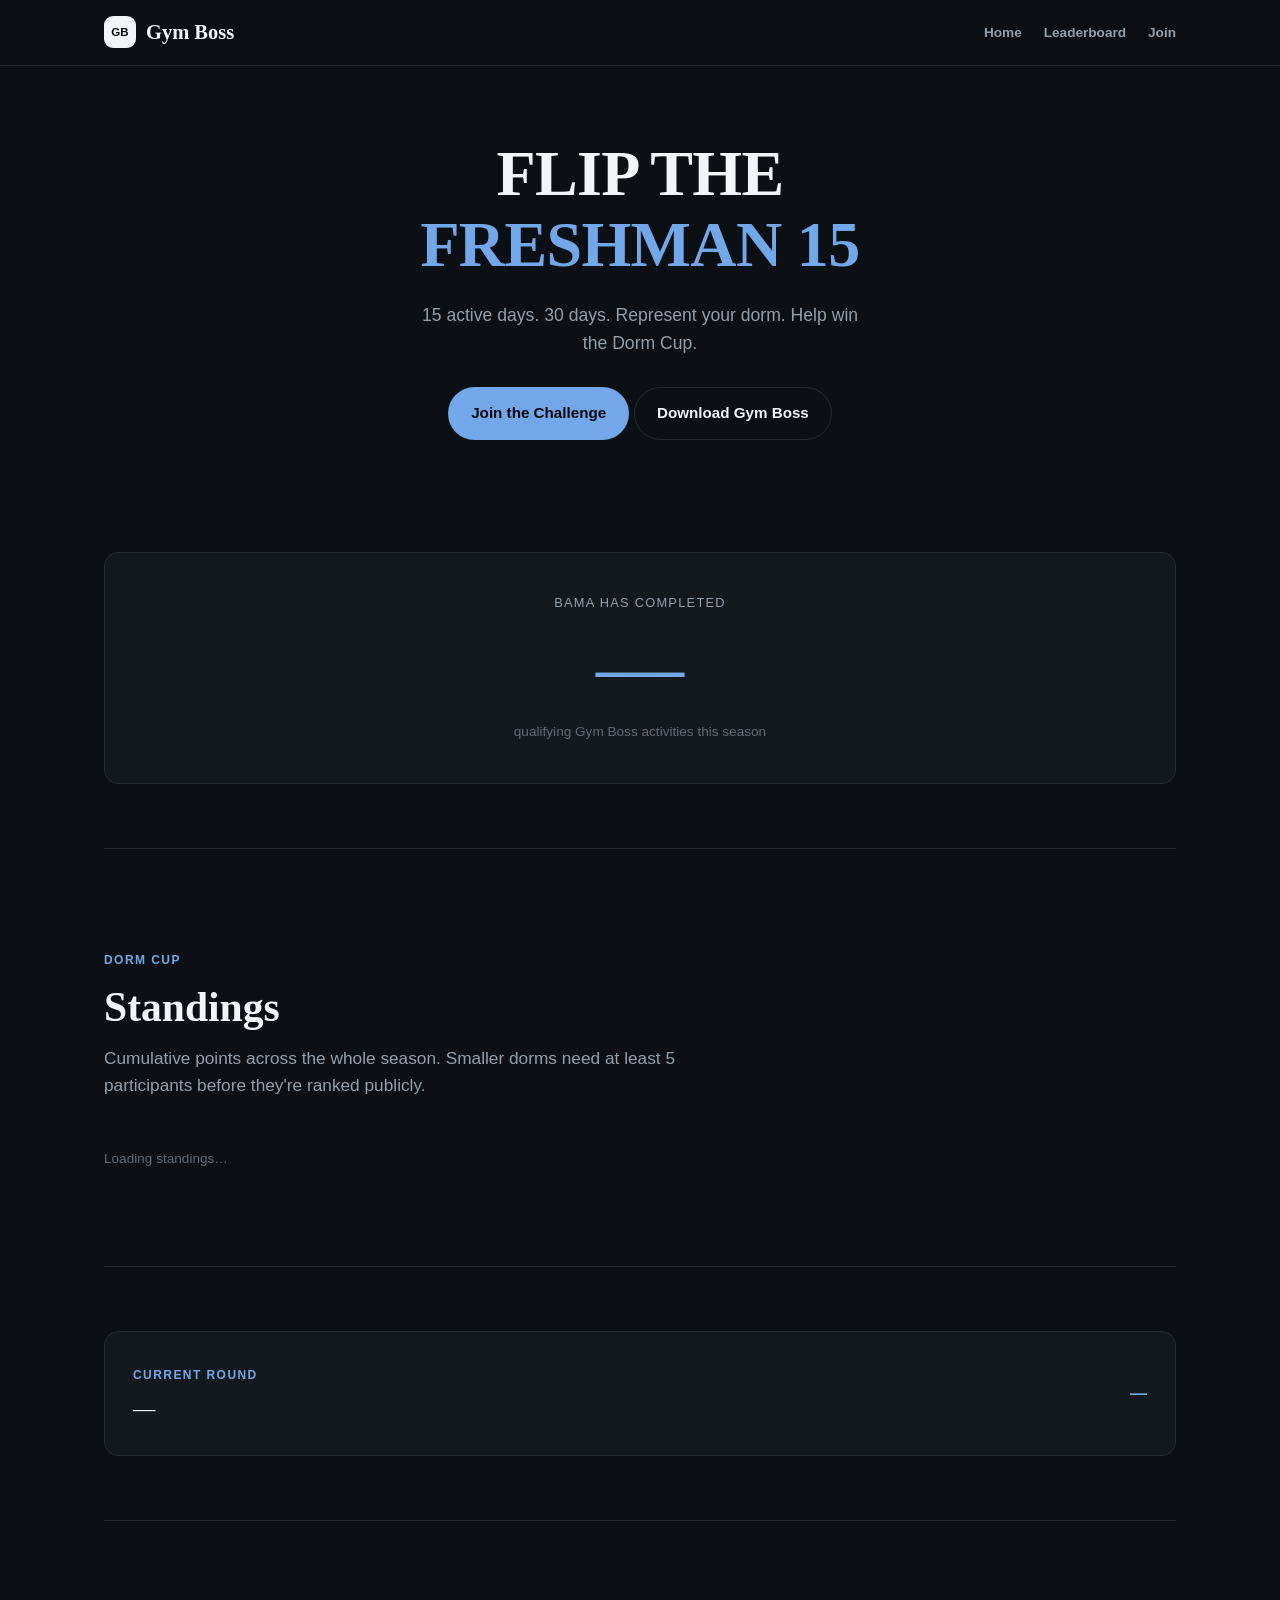
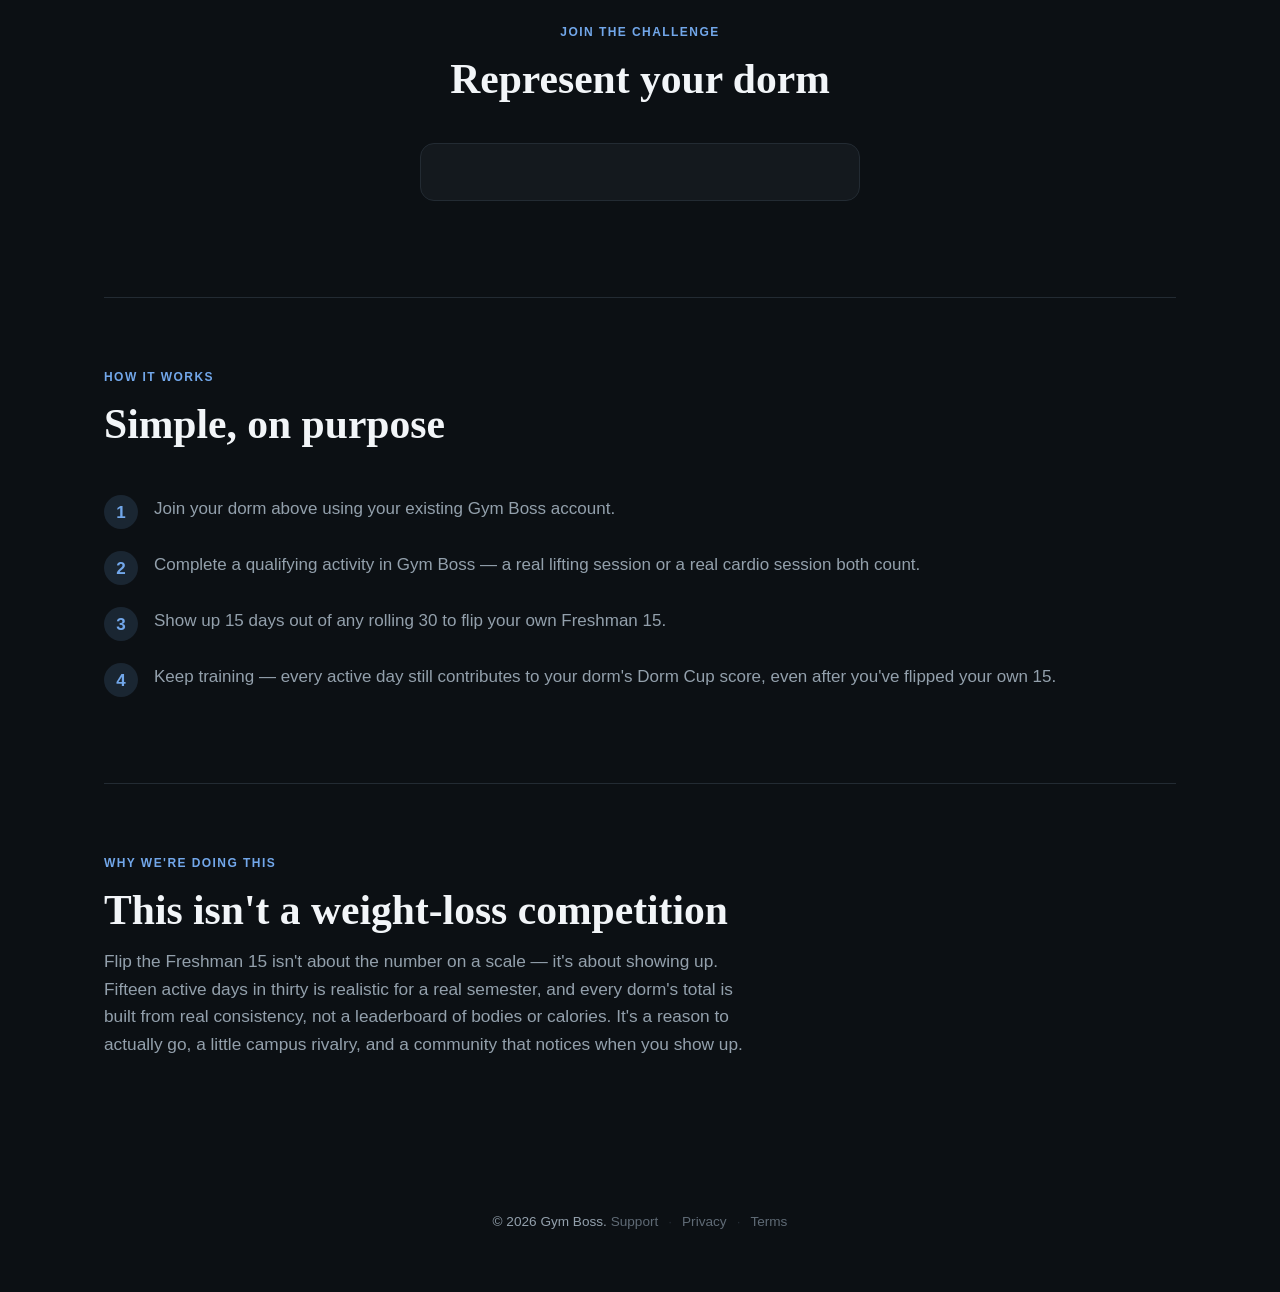
==== freshman15/index.html @ 5413c011 "Finish Gym Boss website and Freshman 15 campaign" ====
<!DOCTYPE html>
<html lang="en">
<head>
  <meta charset="UTF-8">
  <meta name="viewport" content="width=device-width, initial-scale=1.0">
  <title>Flip the Freshman 15 — Gym Boss</title>
  <meta name="description" content="15 active days. 30 days. Join your dorm and help win the Dorm Cup — a Gym Boss student-led fitness challenge.">
  <link rel="stylesheet" href="../assets/site.css">
  <style>
    .fresh-hero { text-align: center; padding: 72px 0 48px; }
    .fresh-hero h1 { font-size: clamp(2.4rem, 7vw, 4rem); letter-spacing: -0.01em; }
    .fresh-hero .flip-line { color: var(--blue); }
    .fresh-hero p.lede { max-width: 46ch; margin: 20px auto 30px; text-align: center; font-size: 1.1rem; }
    .fresh-hero .cta-row { justify-content: center; }

    .stat-banner {
      background: var(--surface);
      border: 1px solid var(--border);
      border-radius: var(--radius);
      padding: 40px 28px;
      text-align: center;
    }
    .stat-banner .stat-label { font-size: 0.8rem; letter-spacing: 0.1em; text-transform: uppercase; color: var(--text-dim); margin-bottom: 10px; }
    .stat-banner .stat-number { font-family: var(--font-display); font-size: clamp(3rem, 10vw, 5.5rem); color: var(--blue); line-height: 1; }
    .stat-banner .stat-sub { color: var(--text-faint); font-size: 0.85rem; margin-top: 10px; }

    .board-row {
      display: grid;
      grid-template-columns: 40px 1fr auto auto;
      gap: 14px;
      align-items: center;
      padding: 14px 16px;
      border-radius: var(--radius-sm);
      background: var(--surface);
      border: 1px solid var(--border);
      margin-bottom: 8px;
    }
    .board-row .rank { font-family: var(--font-display); font-size: 1.2rem; color: var(--blue); text-align: center; }
    .board-row .team-name { font-weight: 700; }
    .board-row .team-meta { font-size: 0.78rem; color: var(--text-faint); }
    .board-row .points { font-family: var(--font-display); font-size: 1.15rem; color: var(--text); }
    .board-row.unranked { opacity: 0.7; }
    .board-row.unranked .rank { color: var(--text-faint); }

    .round-card { display: flex; justify-content: space-between; align-items: center; flex-wrap: wrap; gap: 16px; }
    .round-card .round-name { font-family: var(--font-display); font-size: 1.4rem; }
    .round-card .round-time { color: var(--blue); font-weight: 700; }

    .progress-track {
      height: 10px;
      border-radius: 999px;
      background: var(--surface-raised);
      border: 1px solid var(--border);
      overflow: hidden;
      margin: 16px 0;
    }
    .progress-fill { height: 100%; background: var(--blue); border-radius: 999px; transition: width 0.4s ease; }

    .steps-list { counter-reset: step; }
    .steps-list .step-item { display: flex; gap: 16px; margin-bottom: 22px; }
    .steps-list .step-num {
      counter-increment: step;
      width: 34px; height: 34px; flex-shrink: 0;
      border-radius: 50%; background: var(--blue-soft); color: var(--blue);
      font-weight: 700; display: flex; align-items: center; justify-content: center;
    }
    .steps-list .step-num::before { content: counter(step); }

    .join-panel { max-width: 440px; margin: 0 auto; }
    .join-panel .field { margin-bottom: 14px; }
    .join-panel label { display: block; font-size: 0.82rem; font-weight: 700; color: var(--text-dim); margin-bottom: 6px; }
    .join-panel input, .join-panel select {
      width: 100%; padding: 12px 14px; border-radius: var(--radius-sm);
      background: var(--surface-raised); border: 1px solid var(--border); color: var(--text);
      font-size: 0.95rem; font-family: var(--font-body);
    }
    .join-panel input:focus, .join-panel select:focus { outline: none; border-color: var(--blue); }
    .join-step { display: none; }
    .join-step.active { display: block; }
    .form-error { color: var(--danger); font-size: 0.85rem; margin: 10px 0 0; }
    .form-note { color: var(--text-faint); font-size: 0.82rem; margin-top: 10px; }
  </style>
</head>
<body>

  <header class="site-nav">
    <nav class="site-nav-inner">
      <a class="brand" href="/"><span class="brand-badge">GB</span><span class="brand-word">Gym Boss</span></a>
      <div class="navlinks">
        <a href="/">Home</a>
        <a href="#leaderboard">Leaderboard</a>
        <a href="#join">Join</a>
      </div>
    </nav>
  </header>

  <div class="wrap">

    <!-- A. HERO -->
    <section class="fresh-hero" id="hero">
      <h1>FLIP THE<br><span class="flip-line">FRESHMAN 15</span></h1>
      <p class="lede">15 active days. 30 days. Represent your dorm. Help win the Dorm Cup.</p>
      <div class="cta-row">
        <a class="btn btn-primary" href="#join">Join the Challenge</a>
        <a class="btn btn-secondary" href="https://apps.apple.com/us/app/gym-boss-workout-notes/id6795766855" target="_blank" rel="noopener">Download Gym Boss</a>
      </div>
    </section>

    <!-- B. LIVE CAMPUS MOMENT -->
    <section class="section section-tight" id="campus-moment">
      <div class="stat-banner">
        <div class="stat-label" id="campus-label">Bama has completed</div>
        <div class="stat-number" id="campus-count">—</div>
        <div class="stat-sub">qualifying Gym Boss activities this season</div>
      </div>
    </section>

    <!-- C. LEADERBOARD -->
    <section class="section" id="leaderboard">
      <div class="section-head">
        <span class="eyebrow">Dorm Cup</span>
        <h2>Standings</h2>
        <p>Cumulative points across the whole season. Smaller dorms need at least 5 participants before they're ranked publicly.</p>
      </div>
      <div id="board-list"><p class="muted">Loading standings…</p></div>
    </section>

    <!-- D. ROUNDS -->
    <section class="section section-tight" id="rounds">
      <div class="card round-card" id="round-card">
        <div>
          <div class="eyebrow" style="margin-bottom:6px;">Current Round</div>
          <div class="round-name" id="round-name">—</div>
        </div>
        <div class="round-time" id="round-time">—</div>
      </div>
    </section>

    <!-- E. PERSONAL PROGRESS -->
    <section class="section" id="personal-progress" style="display:none;">
      <div class="card" style="max-width:480px; margin:0 auto;">
        <div class="eyebrow">Your Freshman 15</div>
        <h3 id="personal-heading" style="font-size:1.5rem; margin-bottom:6px;">— / — active days</h3>
        <div class="progress-track"><div class="progress-fill" id="personal-fill" style="width:0%;"></div></div>
        <p id="personal-sub" class="muted"></p>
        <p id="personal-lifetime" class="muted" style="margin-top:10px;"></p>
      </div>
    </section>

    <!-- F. JOIN FLOW -->
    <section class="section" id="join">
      <div class="section-head center" style="margin:0 auto 40px;">
        <span class="eyebrow">Join the Challenge</span>
        <h2>Represent your dorm</h2>
      </div>

      <div class="join-panel card">

        <!-- Step: sign in -->
        <div class="join-step" id="step-signin">
          <p class="muted" style="margin-bottom:16px;">Sign in with your existing Gym Boss account.</p>
          <div class="field">
            <label for="signin-email">Email</label>
            <input id="signin-email" type="email" autocomplete="email" />
          </div>
          <div class="field">
            <label for="signin-password">Password</label>
            <input id="signin-password" type="password" autocomplete="current-password" />
          </div>
          <button class="btn btn-primary btn-block" id="signin-submit">Sign In</button>
          <p class="form-error hidden" id="signin-error"></p>
          <p class="form-note">Don't have Gym Boss yet? <a href="https://apps.apple.com/us/app/gym-boss-workout-notes/id6795766855" target="_blank" rel="noopener">Download it</a> and create an account first.</p>
        </div>

        <!-- Step: verify Crimson email -->
        <div class="join-step" id="step-verify-request">
          <p class="muted" style="margin-bottom:16px;">Verify your Crimson student email to confirm eligibility.</p>
          <div class="field">
            <label for="crimson-email">Your @crimson.ua.edu email</label>
            <input id="crimson-email" type="email" placeholder="you@crimson.ua.edu" />
          </div>
          <button class="btn btn-primary btn-block" id="verify-request-submit">Send Code</button>
          <p class="form-error hidden" id="verify-request-error"></p>
        </div>

        <div class="join-step" id="step-verify-confirm">
          <p class="muted" style="margin-bottom:16px;">Enter the 6-digit code we emailed you.</p>
          <div class="field">
            <label for="verify-code">Verification code</label>
            <input id="verify-code" inputmode="numeric" maxlength="6" placeholder="123456" />
          </div>
          <button class="btn btn-primary btn-block" id="verify-confirm-submit">Verify</button>
          <p class="form-error hidden" id="verify-confirm-error"></p>
        </div>

        <!-- Step: choose team -->
        <div class="join-step" id="step-team">
          <p class="muted" style="margin-bottom:16px;">Select your dorm.</p>
          <div class="field">
            <label for="team-select">Your dorm</label>
            <select id="team-select"></select>
          </div>
          <button class="btn btn-primary btn-block" id="team-submit">Confirm &amp; Join</button>
          <p class="form-error hidden" id="team-error"></p>
          <p class="form-note">Once confirmed, your team is locked — changes after that go through support.</p>
        </div>

        <!-- Step: done -->
        <div class="join-step" id="step-done">
          <h3 style="font-size:1.3rem; margin-bottom:8px;">You're in.</h3>
          <p class="muted" id="done-message"></p>
        </div>

      </div>
    </section>

    <!-- G. HOW IT WORKS -->
    <section class="section section-tight" id="how-it-works">
      <div class="section-head">
        <span class="eyebrow">How It Works</span>
        <h2>Simple, on purpose</h2>
      </div>
      <div class="steps-list">
        <div class="step-item"><div class="step-num"></div><p>Join your dorm above using your existing Gym Boss account.</p></div>
        <div class="step-item"><div class="step-num"></div><p>Complete a qualifying activity in Gym Boss — a real lifting session or a real cardio session both count.</p></div>
        <div class="step-item"><div class="step-num"></div><p>Show up 15 days out of any rolling 30 to flip your own Freshman 15.</p></div>
        <div class="step-item"><div class="step-num"></div><p>Keep training — every active day still contributes to your dorm's Dorm Cup score, even after you've flipped your own 15.</p></div>
      </div>
    </section>

    <!-- H. WHY WE'RE DOING IT -->
    <section class="section section-tight" id="why" style="border-bottom:none;">
      <div class="section-head">
        <span class="eyebrow">Why We're Doing This</span>
        <h2>This isn't a weight-loss competition</h2>
        <p>Flip the Freshman 15 isn't about the number on a scale — it's about showing up. Fifteen active days in thirty is realistic for a real semester, and every dorm's total is built from real consistency, not a leaderboard of bodies or calories. It's a reason to actually go, a little campus rivalry, and a community that notices when you show up.</p>
      </div>
    </section>

  </div>

  <footer class="site-footer">
    <p>&copy; 2026 Gym Boss. <a href="/#support">Support</a><span class="sep">·</span><a href="/#privacy">Privacy</a><span class="sep">·</span><a href="/#terms">Terms</a></p>
  </footer>

  <script type="module">
    import { supabase } from '../assets/supabase-client.js';

    // TODO: point this at the real production Dorm Cup campaign slug before
    // launch — right now the only campaign in production is the test one
    // used to validate the scoring backend.
    const CAMPAIGN_SLUG = 'test-dorm-cup';
    const UA_SHORT_CODE = 'ua';

    const params = new URLSearchParams(window.location.search);
    const teamParam = (params.get('team') || '').toLowerCase();
    const sourceParam = params.get('source') || null;

    function slugify(name) {
      return name.toLowerCase().replace(/[^a-z0-9]+/g, '-').replace(/(^-|-$)/g, '');
    }

    let campaign = null;
    let organization = null;
    let teams = [];
    let session = null;

    async function loadPublicData() {
      const { data: org } = await supabase
        .from('challenge_organizations')
        .select('id, name, short_code')
        .eq('short_code', UA_SHORT_CODE)
        .maybeSingle();
      organization = org;

      const { data: camp } = await supabase
        .from('challenge_campaigns')
        .select('id, name, timezone, starts_at, ends_at, personal_window_days, personal_window_required_days')
        .eq('slug', CAMPAIGN_SLUG)
        .maybeSingle();
      campaign = camp;
      if (!campaign) return;

      document.getElementById('campus-label').textContent = (organization?.name || 'Campus') + ' has completed';

      const [{ data: count }, { data: teamRows }, { data: statRows }, { data: roundRows }] = await Promise.all([
        supabase.rpc('challenge_public_campus_activity_count', { p_campaign_id: campaign.id }),
        supabase.from('challenge_teams').select('id, name').eq('campaign_id', campaign.id).order('name'),
        supabase.from('challenge_public_team_stats').select('*').eq('campaign_id', campaign.id).eq('round_number', 0),
        supabase.from('challenge_campaign_rounds').select('*').eq('campaign_id', campaign.id).order('round_number'),
      ]);

      document.getElementById('campus-count').textContent = (count ?? 0).toLocaleString();
      teams = teamRows || [];
      renderLeaderboard(statRows || [], teams);
      renderRound(roundRows || []);
      populateTeamSelect(teams);
    }

    function renderLeaderboard(stats, teamList) {
      const nameById = new Map(teamList.map((t) => [t.id, t.name]));
      const rows = stats
        .map((s) => ({ ...s, name: nameById.get(s.team_id) || 'Unnamed dorm' }))
        .sort((a, b) => (a.rank ?? 999) - (b.rank ?? 999) || b.participant_count - a.participant_count);

      const el = document.getElementById('board-list');
      if (!rows.length) {
        el.innerHTML = '<p class="muted">No dorms have joined yet — be the first.</p>';
        return;
      }

      el.innerHTML = rows.map((row) => {
        if (row.tier === 'unranked') {
          return `<div class="board-row unranked">
            <div class="rank">–</div>
            <div><div class="team-name">${row.name}</div><div class="team-meta">${row.participant_count}/5 participants needed to be ranked</div></div>
            <div></div><div></div>
          </div>`;
        }
        const fuller = row.tier === 'ranked_full' && row.avg_credits_per_participant != null
          ? `${row.avg_credits_per_participant} avg / participant`
          : `${row.participant_count} participants`;
        return `<div class="board-row">
          <div class="rank">${row.rank}</div>
          <div><div class="team-name">${row.name}</div><div class="team-meta">${fuller}</div></div>
          <div class="points">${row.total_points ?? 0}</div>
          <div class="team-meta">points</div>
        </div>`;
      }).join('');
    }

    function renderRound(rounds) {
      const today = new Date();
      const current = rounds.find((r) => new Date(r.starts_at) <= today && today <= new Date(r.ends_at));
      if (!current) {
        document.getElementById('round-name').textContent = 'Season standings';
        document.getElementById('round-time').textContent = 'Cumulative — never resets';
        return;
      }
      const daysLeft = Math.max(0, Math.ceil((new Date(current.ends_at) - today) / 86400000));
      document.getElementById('round-name').textContent = `Round ${current.round_number}`;
      document.getElementById('round-time').textContent = `${daysLeft} day${daysLeft === 1 ? '' : 's'} left`;
    }

    function populateTeamSelect(teamList) {
      const select = document.getElementById('team-select');
      select.innerHTML = teamList.map((t) => `<option value="${t.id}">${t.name}</option>`).join('');
      if (teamParam) {
        const match = teamList.find((t) => slugify(t.name) === teamParam);
        if (match) select.value = match.id;
      }
    }

    // --- Join flow state machine ------------------------------------------

    const steps = ['signin', 'verify-request', 'verify-confirm', 'team', 'done'];
    function showStep(name) {
      steps.forEach((s) => document.getElementById(`step-${s}`).classList.toggle('active', s === name));
    }
    function showError(id, message) {
      const el = document.getElementById(id);
      el.textContent = message;
      el.classList.remove('hidden');
    }
    function clearError(id) {
      document.getElementById(id).classList.add('hidden');
    }

    async function refreshJoinState() {
      const { data: { session: current } } = await supabase.auth.getSession();
      session = current;

      if (!session) { showStep('signin'); return; }
      if (!organization || !campaign) return;

      const { data: affiliation } = await supabase
        .from('challenge_affiliations')
        .select('id')
        .eq('organization_id', organization.id)
        .maybeSingle();

      if (!affiliation) { showStep('verify-request'); return; }

      const { data: participant } = await supabase
        .from('challenge_participants')
        .select('id, team_id, team_locked_at')
        .eq('campaign_id', campaign.id)
        .maybeSingle();

      if (!participant || !participant.team_locked_at) { showStep('team'); return; }

      const teamName = (teams.find((t) => t.id === participant.team_id) || {}).name || 'your dorm';
      document.getElementById('done-message').textContent = `You're locked in with ${teamName}.`;
      showStep('done');
      await showPersonalProgress(participant.id, teamName);
    }

    async function showPersonalProgress(participantId, teamName) {
      const windowDays = campaign.personal_window_days ?? 30;
      const requiredDays = campaign.personal_window_required_days ?? 15;
      const cutoff = new Date(Date.now() - windowDays * 86400000).toISOString().slice(0, 10);

      const [{ count: windowCount }, { count: lifetimeCount }] = await Promise.all([
        supabase.from('challenge_daily_credits').select('id', { count: 'exact', head: true })
          .eq('participant_id', participantId).eq('credit_type', 'personal_15').eq('is_valid', true)
          .gte('campaign_local_day', cutoff),
        supabase.from('challenge_daily_credits').select('id', { count: 'exact', head: true })
          .eq('participant_id', participantId).eq('credit_type', 'dorm_cup').eq('is_valid', true),
      ]);

      const section = document.getElementById('personal-progress');
      section.style.display = '';
      const heading = document.getElementById('personal-heading');
      const fill = document.getElementById('personal-fill');
      const sub = document.getElementById('personal-sub');
      const lifetime = document.getElementById('personal-lifetime');

      const achieved = windowCount ?? 0;
      fill.style.width = `${Math.min(100, (achieved / requiredDays) * 100)}%`;

      if (achieved >= requiredDays) {
        heading.textContent = 'You flipped the Freshman 15';
        sub.textContent = `Don't stop now — every active day still helps ${teamName}.`;
      } else {
        heading.textContent = `${achieved} / ${requiredDays} active days`;
        sub.textContent = `In your last ${windowDays} days. Keep going.`;
      }
      lifetime.textContent = `Lifetime Dorm Cup contribution: ${lifetimeCount ?? 0} active days.`;
    }

    document.getElementById('signin-submit').addEventListener('click', async () => {
      clearError('signin-error');
      const email = document.getElementById('signin-email').value.trim();
      const password = document.getElementById('signin-password').value;
      const { error } = await supabase.auth.signInWithPassword({ email, password });
      if (error) { showError('signin-error', 'Sign-in failed — check your email and password.'); return; }
      await refreshJoinState();
    });

    document.getElementById('verify-request-submit').addEventListener('click', async () => {
      clearError('verify-request-error');
      const email = document.getElementById('crimson-email').value.trim();
      if (!email.toLowerCase().endsWith('@crimson.ua.edu')) {
        showError('verify-request-error', 'Enter your @crimson.ua.edu email.');
        return;
      }
      const { data: { session: current } } = await supabase.auth.getSession();
      const resp = await fetch(`${supabase.functions.url ?? 'https://qragkvnzfddmahujgzix.supabase.co/functions/v1'}/challenge-request-verification`, {
        method: 'POST',
        headers: { Authorization: `Bearer ${current.access_token}`, 'Content-Type': 'application/json' },
        body: JSON.stringify({ organization_id: organization.id, email }),
      });
      const body = await resp.json();
      if (!resp.ok) { showError('verify-request-error', body.error || 'Could not send a code.'); return; }
      showStep('verify-confirm');
    });

    document.getElementById('verify-confirm-submit').addEventListener('click', async () => {
      clearError('verify-confirm-error');
      const code = document.getElementById('verify-code').value.trim();
      const { data: { session: current } } = await supabase.auth.getSession();
      const resp = await fetch(`https://qragkvnzfddmahujgzix.supabase.co/functions/v1/challenge-verify-code`, {
        method: 'POST',
        headers: { Authorization: `Bearer ${current.access_token}`, 'Content-Type': 'application/json' },
        body: JSON.stringify({ organization_id: organization.id, code }),
      });
      const body = await resp.json();
      if (!resp.ok || !body.verified) { showError('verify-confirm-error', 'That code didn\'t match. Try again.'); return; }
      await refreshJoinState();
    });

    document.getElementById('team-submit').addEventListener('click', async () => {
      clearError('team-error');
      const teamId = document.getElementById('team-select').value;
      // NOTE: sourceParam is captured for attribution but join_challenge_team
      // does not yet accept/persist it — see the write-up for the smallest
      // safe backend fix needed before ?source= actually reaches the DB.
      const { error } = await supabase.rpc('join_challenge_team', {
        p_campaign_id: campaign.id,
        p_team_id: teamId,
      });
      if (error) { showError('team-error', error.message || 'Could not join that dorm.'); return; }
      await refreshJoinState();
    });

    supabase.auth.onAuthStateChange(() => { refreshJoinState(); });

    loadPublicData().then(refreshJoinState);
  </script>

</body>
</html>
---- assets/site.css ----
/* Gym Boss — shared site design system.
   Tokens match the live app's actual theme (constants/gym-boss-theme.ts). */

:root {
  --bg: #0c1014;
  --surface: #14191e;
  --surface-raised: #1b2129;
  --border: #232b33;
  --text: #f2f5f8;
  --text-dim: #93a0ac;
  --text-faint: #5f6a75;
  --blue: #72a7ea;
  --blue-strong: #2668c7;
  --blue-soft: rgba(114, 167, 234, 0.14);
  --danger: #e2695f;

  --font-display: Georgia, 'Iowan Old Style', 'Times New Roman', serif;
  --font-body: -apple-system, BlinkMacSystemFont, 'Segoe UI', Roboto, Helvetica, Arial, sans-serif;

  --wrap: 1120px;
  --radius: 14px;
  --radius-sm: 9px;
}

* { box-sizing: border-box; }
html { scroll-behavior: smooth; }

body {
  margin: 0;
  background: var(--bg);
  color: var(--text);
  font-family: var(--font-body);
  font-size: 17px;
  line-height: 1.6;
  -webkit-font-smoothing: antialiased;
}

h1, h2, h3, h4 {
  font-family: var(--font-display);
  font-weight: 700;
  line-height: 1.12;
  margin: 0;
  text-wrap: balance;
}

p { margin: 0; color: var(--text-dim); }

a { color: var(--blue); text-decoration: none; }
a:hover { text-decoration: underline; }

img, svg { max-width: 100%; display: block; }

.wrap {
  max-width: var(--wrap);
  margin: 0 auto;
  padding: 0 24px;
}

/* --- Nav ------------------------------------------------------------ */

header.site-nav {
  position: sticky;
  top: 0;
  z-index: 20;
  background: rgba(12, 16, 20, 0.86);
  backdrop-filter: blur(10px);
  border-bottom: 1px solid var(--border);
}

nav.site-nav-inner {
  max-width: var(--wrap);
  margin: 0 auto;
  padding: 16px 24px;
  display: flex;
  align-items: center;
  justify-content: space-between;
  gap: 16px;
}

/* Matches the real in-app wordmark: a white "GB" badge beside "Gym Boss"
   set in the app's own Georgia display face — not a generic caps lockup. */
.brand {
  display: flex;
  align-items: center;
  gap: 10px;
  color: var(--text);
}
.brand:hover { text-decoration: none; }
.brand-badge {
  width: 32px;
  height: 32px;
  border-radius: 9px;
  background: #f2f5f8;
  color: #05070a;
  display: flex;
  align-items: center;
  justify-content: center;
  font-family: var(--font-body);
  font-weight: 800;
  font-size: 0.72rem;
  letter-spacing: 0.02em;
  flex-shrink: 0;
}
.brand-word {
  font-family: var(--font-display);
  font-weight: 700;
  font-size: 1.28rem;
  letter-spacing: 0;
}

.navlinks {
  display: flex;
  gap: 22px;
  flex-wrap: wrap;
  font-size: 0.85rem;
  font-weight: 600;
}
.navlinks a { color: var(--text-dim); }
.navlinks a:hover { color: var(--text); text-decoration: none; }

/* --- Buttons ---------------------------------------------------------- */

.btn {
  display: inline-flex;
  align-items: center;
  justify-content: center;
  gap: 8px;
  padding: 13px 22px;
  border-radius: 999px;
  font-weight: 700;
  font-size: 0.95rem;
  border: 1px solid transparent;
  cursor: pointer;
  white-space: nowrap;
}
.btn:hover { text-decoration: none; }

.btn-primary {
  background: var(--blue);
  color: #05070a;
}
.btn-primary:hover { background: #86b6ee; }

.btn-secondary {
  background: transparent;
  color: var(--text);
  border-color: var(--border);
}
.btn-secondary:hover { border-color: var(--blue); color: var(--blue); }

.btn-block { width: 100%; }
.btn[disabled] { opacity: 0.5; cursor: not-allowed; }

/* --- Sections ---------------------------------------------------------- */

.section {
  padding: 96px 0;
  border-bottom: 1px solid var(--border);
}
.section:last-of-type { border-bottom: none; }
.section-tight { padding: 64px 0; }
/* ~27% less than .section's 96px — used where content-to-content rhythm
   was reading as too much dead air between sections. */
.section-snug { padding: 70px 0; }

.eyebrow {
  display: inline-block;
  font-size: 0.75rem;
  font-weight: 700;
  letter-spacing: 0.12em;
  text-transform: uppercase;
  color: var(--blue);
  margin-bottom: 14px;
}

.section-head {
  max-width: 640px;
  margin-bottom: 48px;
}
.section-head h2 { font-size: clamp(1.8rem, 3.4vw, 2.6rem); margin-bottom: 14px; }
.section-head p { font-size: 1.08rem; line-height: 1.6; }

.split {
  display: grid;
  grid-template-columns: 1fr 1fr;
  gap: 64px;
  align-items: center;
}
.split.reverse .split-media { order: 2; }

@media (max-width: 860px) {
  .split, .split.reverse .split-media { grid-template-columns: 1fr; order: initial; }
  .split { gap: 40px; }
}

/* --- Card / device mockup shell ---------------------------------------- */

.card {
  background: var(--surface);
  border: 1px solid var(--border);
  border-radius: var(--radius);
  padding: 28px;
}

.phone-frame {
  background: var(--surface);
  border: 1px solid var(--border);
  border-radius: 32px;
  padding: 14px;
  box-shadow: 0 30px 80px -30px rgba(0, 0, 0, 0.6);
  max-width: 320px;
  margin: 0 auto;
}
.phone-screen {
  background: var(--bg);
  border-radius: 22px;
  overflow: hidden;
  padding: 18px 16px;
  min-height: 420px;
}
/* Real device screenshots — never force both width and height. The mask
   reserves space at the screenshot's own native ratio (avoids layout shift);
   the image itself only ever sets width, letting height follow naturally. */
.device-frame {
  background: var(--surface);
  border: 1px solid var(--border);
  border-radius: 30px;
  padding: 10px;
  box-shadow: 0 30px 80px -30px rgba(0, 0, 0, 0.6);
  max-width: 280px;
  margin: 0 auto;
}
.hero .device-frame {
  max-width: 210px;
}
.device-frame .screen-mask {
  border-radius: 22px;
  overflow: hidden;
  aspect-ratio: 1242 / 2688;
}
.real-app-screen {
  width: 100%;
  height: auto;
  display: block;
  object-fit: contain;
}

/* One deliberate, disclosed exception: the Next Workout screenshot itself
   has a stray note fragment and a lot of dead space above/below the actual
   card. This crops to just that card — object-fit: cover still preserves
   the image's real aspect ratio and only ever crops, it never stretches
   (unlike object-fit: fill). Every other real screenshot stays uncropped. */
.screen-mask.crop-window {
  aspect-ratio: auto;
}
.screen-mask.crop-window .real-app-screen {
  width: 100%;
  height: 100%;
  object-fit: cover;
}

/* Small supporting thumbnails (Progress back/analytics, secondary
   nutrition shot) — same no-distortion rule, just smaller and paired. */
.device-frame.thumb {
  max-width: 128px;
  padding: 6px;
}
.device-frame.thumb .screen-mask {
  border-radius: 14px;
}
.thumb-row {
  display: flex;
  gap: 14px;
  justify-content: center;
  margin-top: 18px;
}
.thumb-caption {
  text-align: center;
  font-size: 0.72rem;
  color: var(--text-faint);
  margin-top: 8px;
}

/* Premium's single restrained real-UI crop: the actual "Past conversations"
   row from the Ask Gym Boss screenshot, showing a real Premium-gated
   feature rather than an invented mockup. */
.premium-crop {
  max-width: 360px;
  margin: 28px auto 0;
  background: var(--surface);
  border: 1px solid var(--border);
  border-radius: var(--radius);
  overflow: hidden;
}
.premium-crop .crop-mask {
  aspect-ratio: 1206 / 250;
  overflow: hidden;
}
.premium-crop .crop-mask img {
  width: 100%;
  height: 100%;
  object-fit: cover;
  object-position: center 41%;
  display: block;
}

.phone-screen .screen-title {
  font-family: var(--font-display);
  font-size: 1.15rem;
  font-weight: 700;
  margin-bottom: 4px;
}
.phone-screen .screen-sub {
  font-size: 0.78rem;
  color: var(--text-faint);
  margin-bottom: 18px;
}

.mock-row {
  display: flex;
  align-items: center;
  justify-content: space-between;
  background: var(--surface-raised);
  border: 1px solid var(--border);
  border-radius: var(--radius-sm);
  padding: 12px 14px;
  margin-bottom: 10px;
}
.mock-row .mock-name { font-size: 0.88rem; font-weight: 700; color: var(--text); }
.mock-row .mock-meta { font-size: 0.72rem; color: var(--text-faint); margin-top: 2px; }
.mock-row .mock-value { font-size: 0.95rem; font-weight: 700; color: var(--blue); }

.mock-chip {
  display: inline-block;
  font-size: 0.68rem;
  font-weight: 700;
  letter-spacing: 0.04em;
  text-transform: uppercase;
  color: var(--blue);
  background: var(--blue-soft);
  border-radius: 999px;
  padding: 4px 9px;
  margin-bottom: 10px;
}

.mock-bubble {
  border-radius: 16px;
  padding: 12px 14px;
  font-size: 0.86rem;
  line-height: 1.45;
  margin-bottom: 10px;
  max-width: 88%;
}
.mock-bubble.user {
  background: var(--blue-soft);
  color: var(--text);
  margin-left: auto;
}
.mock-bubble.assistant {
  background: var(--surface-raised);
  border: 1px solid var(--border);
  color: var(--text-dim);
}

/* --- Feature grid -------------------------------------------------------- */

.grid-3 {
  display: grid;
  grid-template-columns: repeat(3, 1fr);
  gap: 20px;
}
@media (max-width: 860px) { .grid-3 { grid-template-columns: 1fr; } }

.feature-card {
  background: var(--surface);
  border: 1px solid var(--border);
  border-radius: var(--radius);
  padding: 26px;
}
.feature-card h3 { font-size: 1.05rem; margin-bottom: 8px; }
.feature-card p { font-size: 0.92rem; }

/* --- Hero ---------------------------------------------------------------- */

.hero {
  padding: 80px 0 64px;
  display: grid;
  grid-template-columns: 1.1fr 0.9fr;
  gap: 56px;
  align-items: center;
}
@media (max-width: 900px) { .hero { grid-template-columns: 1fr; padding: 56px 0 40px; } }

.hero h1 {
  font-size: clamp(2.6rem, 6vw, 4.4rem);
  letter-spacing: -0.01em;
}
.hero .lede {
  font-size: 1.15rem;
  max-width: 46ch;
  margin: 20px 0 30px;
  line-height: 1.6;
}
.hero .cta-row { display: flex; gap: 14px; flex-wrap: wrap; }

/* --- Legal sections (preserved content, restyled) ------------------------- */

.legal-section h2 { font-size: 1.9rem; color: var(--text); margin-bottom: 6px; }
.legal-updated {
  color: var(--text-faint);
  font-size: 0.8rem;
  text-transform: uppercase;
  letter-spacing: 0.06em;
  margin: 0 0 32px;
}
.legal-section h3 {
  font-family: var(--font-body);
  font-size: 1rem;
  font-weight: 700;
  letter-spacing: 0.01em;
  text-transform: uppercase;
  color: var(--text);
  border-left: 3px solid var(--blue);
  padding-left: 12px;
  margin: 32px 0 10px;
}
.legal-section h3:first-of-type { margin-top: 0; }
.legal-section p { margin: 0 0 14px; font-size: 0.95rem; }
.legal-section p:last-child { margin-bottom: 0; }

/* --- Footer ---------------------------------------------------------------- */

footer.site-footer {
  padding: 40px 0 60px;
  text-align: center;
  color: var(--text-faint);
  font-size: 0.85rem;
}
footer.site-footer a { color: var(--text-faint); }
footer.site-footer a:hover { color: var(--blue); }
footer.site-footer .sep { margin: 0 10px; color: var(--border); }

/* --- Utility --------------------------------------------------------------- */

.center { text-align: center; }
.hidden { display: none !important; }
.stack { display: flex; flex-direction: column; gap: 10px; }
.muted { color: var(--text-faint); font-size: 0.85rem; }

@media (prefers-reduced-motion: reduce) {
  * { animation-duration: 0.001ms !important; transition-duration: 0.001ms !important; }
}
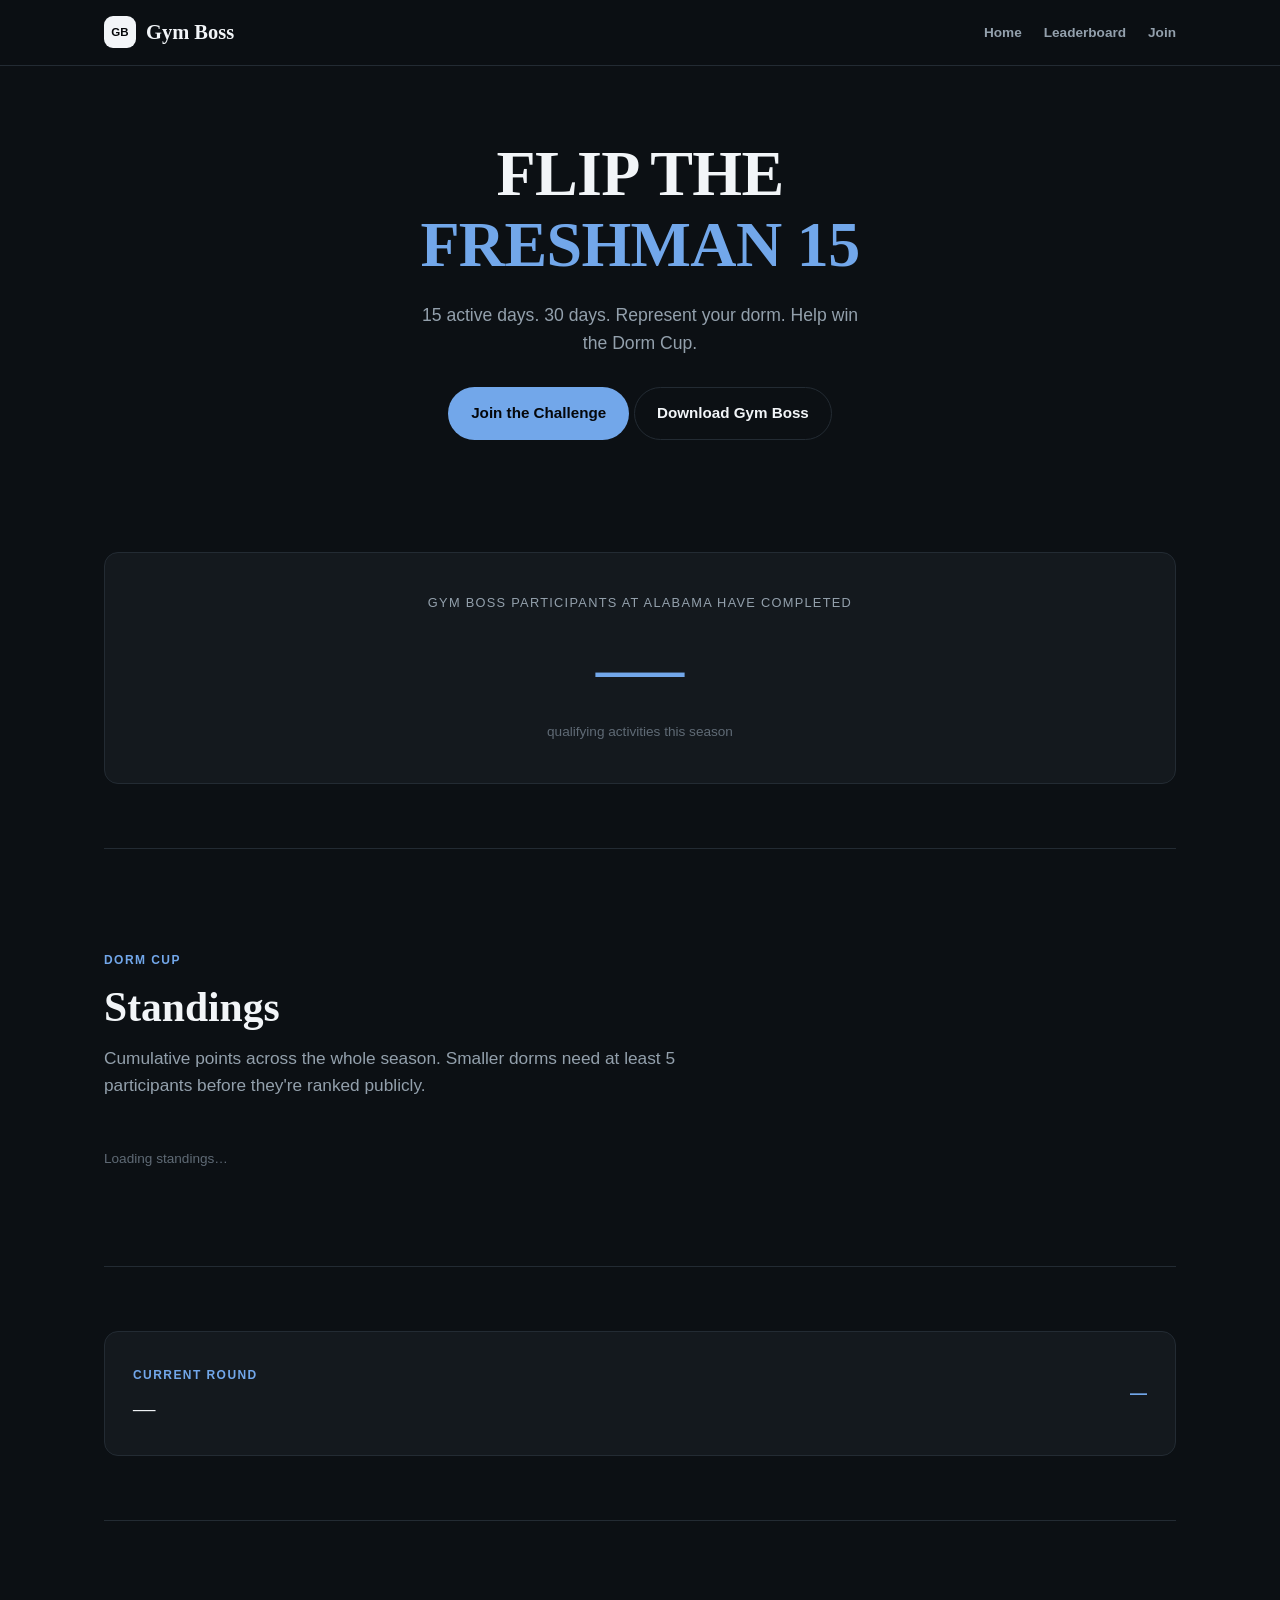
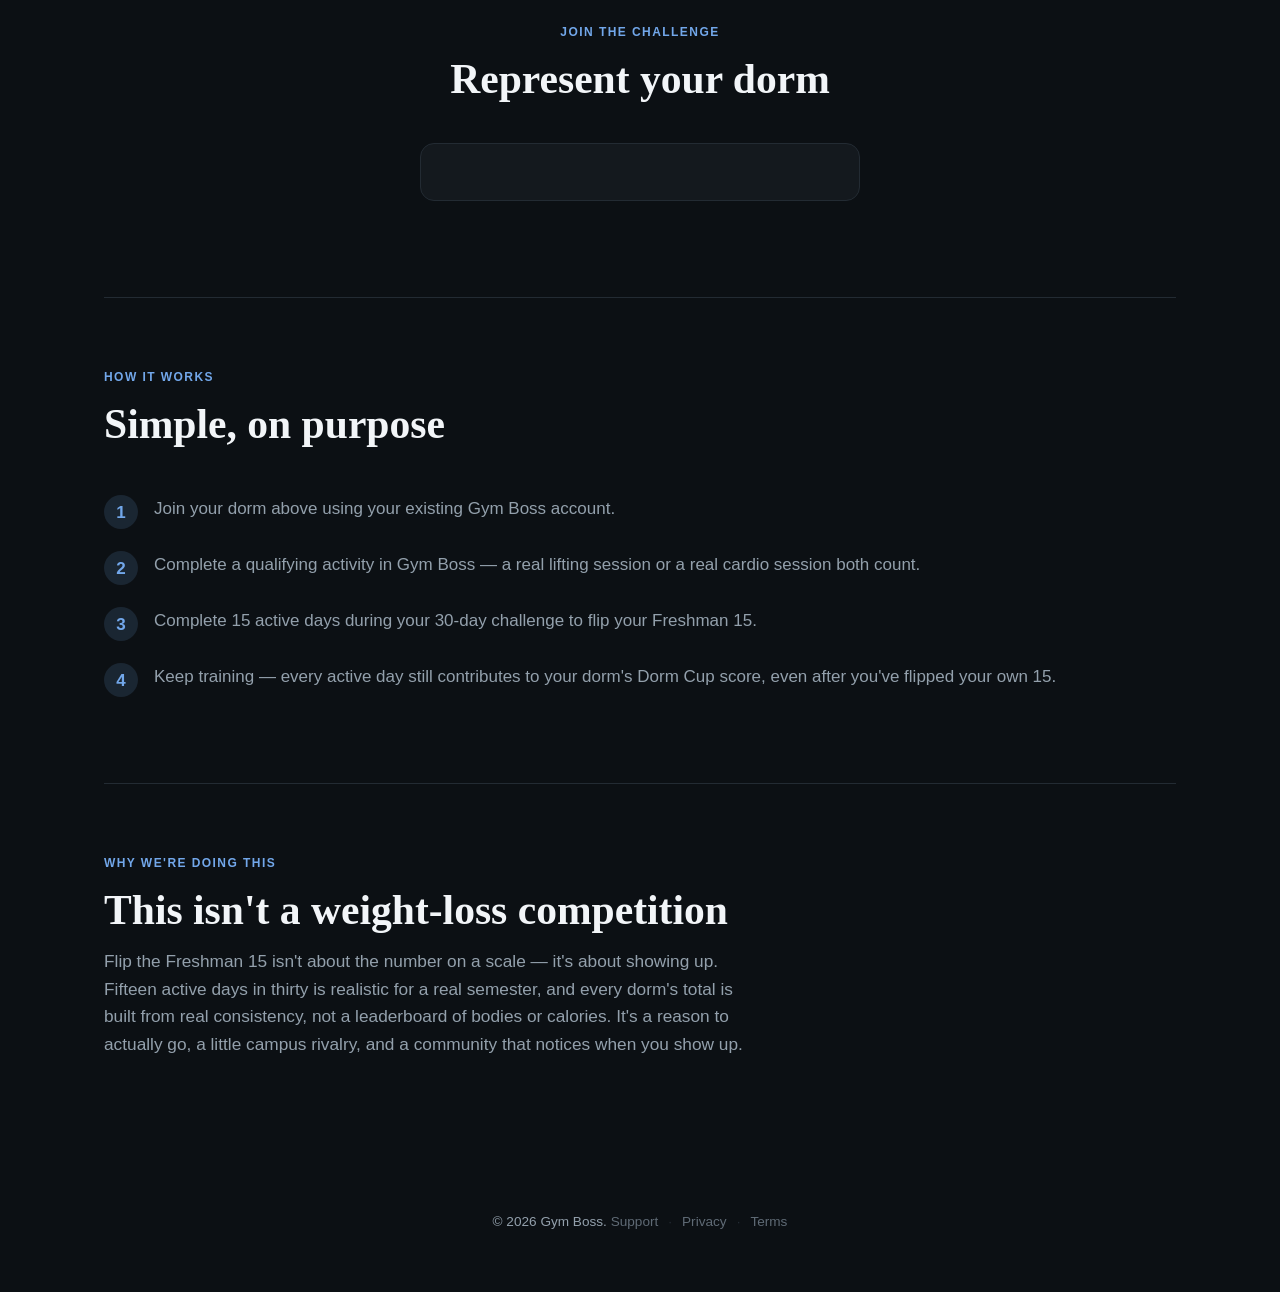
==== commit 12735ea4: "Launch Freshman 15 production campaign" ====
--- a/freshman15/index.html
+++ b/freshman15/index.html
@@ -109,9 +109,9 @@
     <!-- B. LIVE CAMPUS MOMENT -->
     <section class="section section-tight" id="campus-moment">
       <div class="stat-banner">
-        <div class="stat-label" id="campus-label">Bama has completed</div>
+        <div class="stat-label" id="campus-label">Gym Boss participants at Alabama have completed</div>
         <div class="stat-number" id="campus-count">—</div>
-        <div class="stat-sub">qualifying Gym Boss activities this season</div>
+        <div class="stat-sub">qualifying activities this season</div>
       </div>
     </section>
 
@@ -223,7 +223,7 @@
       <div class="steps-list">
         <div class="step-item"><div class="step-num"></div><p>Join your dorm above using your existing Gym Boss account.</p></div>
         <div class="step-item"><div class="step-num"></div><p>Complete a qualifying activity in Gym Boss — a real lifting session or a real cardio session both count.</p></div>
-        <div class="step-item"><div class="step-num"></div><p>Show up 15 days out of any rolling 30 to flip your own Freshman 15.</p></div>
+        <div class="step-item"><div class="step-num"></div><p>Complete 15 active days during your 30-day challenge to flip your Freshman 15.</p></div>
         <div class="step-item"><div class="step-num"></div><p>Keep training — every active day still contributes to your dorm's Dorm Cup score, even after you've flipped your own 15.</p></div>
       </div>
     </section>
@@ -246,10 +246,7 @@
   <script type="module">
     import { supabase } from '../assets/supabase-client.js';
 
-    // TODO: point this at the real production Dorm Cup campaign slug before
-    // launch — right now the only campaign in production is the test one
-    // used to validate the scoring backend.
-    const CAMPAIGN_SLUG = 'test-dorm-cup';
+    const CAMPAIGN_SLUG = 'freshman-15-fall-2026';
     const UA_SHORT_CODE = 'ua';
 
     const params = new URLSearchParams(window.location.search);
@@ -280,8 +277,6 @@
         .maybeSingle();
       campaign = camp;
       if (!campaign) return;
-
-      document.getElementById('campus-label').textContent = (organization?.name || 'Campus') + ' has completed';
 
       const [{ data: count }, { data: teamRows }, { data: statRows }, { data: roundRows }] = await Promise.all([
         supabase.rpc('challenge_public_campus_activity_count', { p_campaign_id: campaign.id }),
@@ -331,6 +326,11 @@
 
     function renderRound(rounds) {
       const today = new Date();
+      if (campaign?.starts_at && today < new Date(campaign.starts_at)) {
+        document.getElementById('round-name').textContent = 'Not started yet';
+        document.getElementById('round-time').textContent = 'Dorm Cup scoring begins September 1';
+        return;
+      }
       const current = rounds.find((r) => new Date(r.starts_at) <= today && today <= new Date(r.ends_at));
       if (!current) {
         document.getElementById('round-name').textContent = 'Season standings';
@@ -423,7 +423,7 @@
         sub.textContent = `Don't stop now — every active day still helps ${teamName}.`;
       } else {
         heading.textContent = `${achieved} / ${requiredDays} active days`;
-        sub.textContent = `In your last ${windowDays} days. Keep going.`;
+        sub.textContent = `During your ${windowDays}-day challenge. Keep going.`;
       }
       lifetime.textContent = `Lifetime Dorm Cup contribution: ${lifetimeCount ?? 0} active days.`;
     }
@@ -472,12 +472,10 @@
     document.getElementById('team-submit').addEventListener('click', async () => {
       clearError('team-error');
       const teamId = document.getElementById('team-select').value;
-      // NOTE: sourceParam is captured for attribution but join_challenge_team
-      // does not yet accept/persist it — see the write-up for the smallest
-      // safe backend fix needed before ?source= actually reaches the DB.
       const { error } = await supabase.rpc('join_challenge_team', {
         p_campaign_id: campaign.id,
         p_team_id: teamId,
+        p_join_source: sourceParam,
       });
       if (error) { showError('team-error', error.message || 'Could not join that dorm.'); return; }
       await refreshJoinState();
